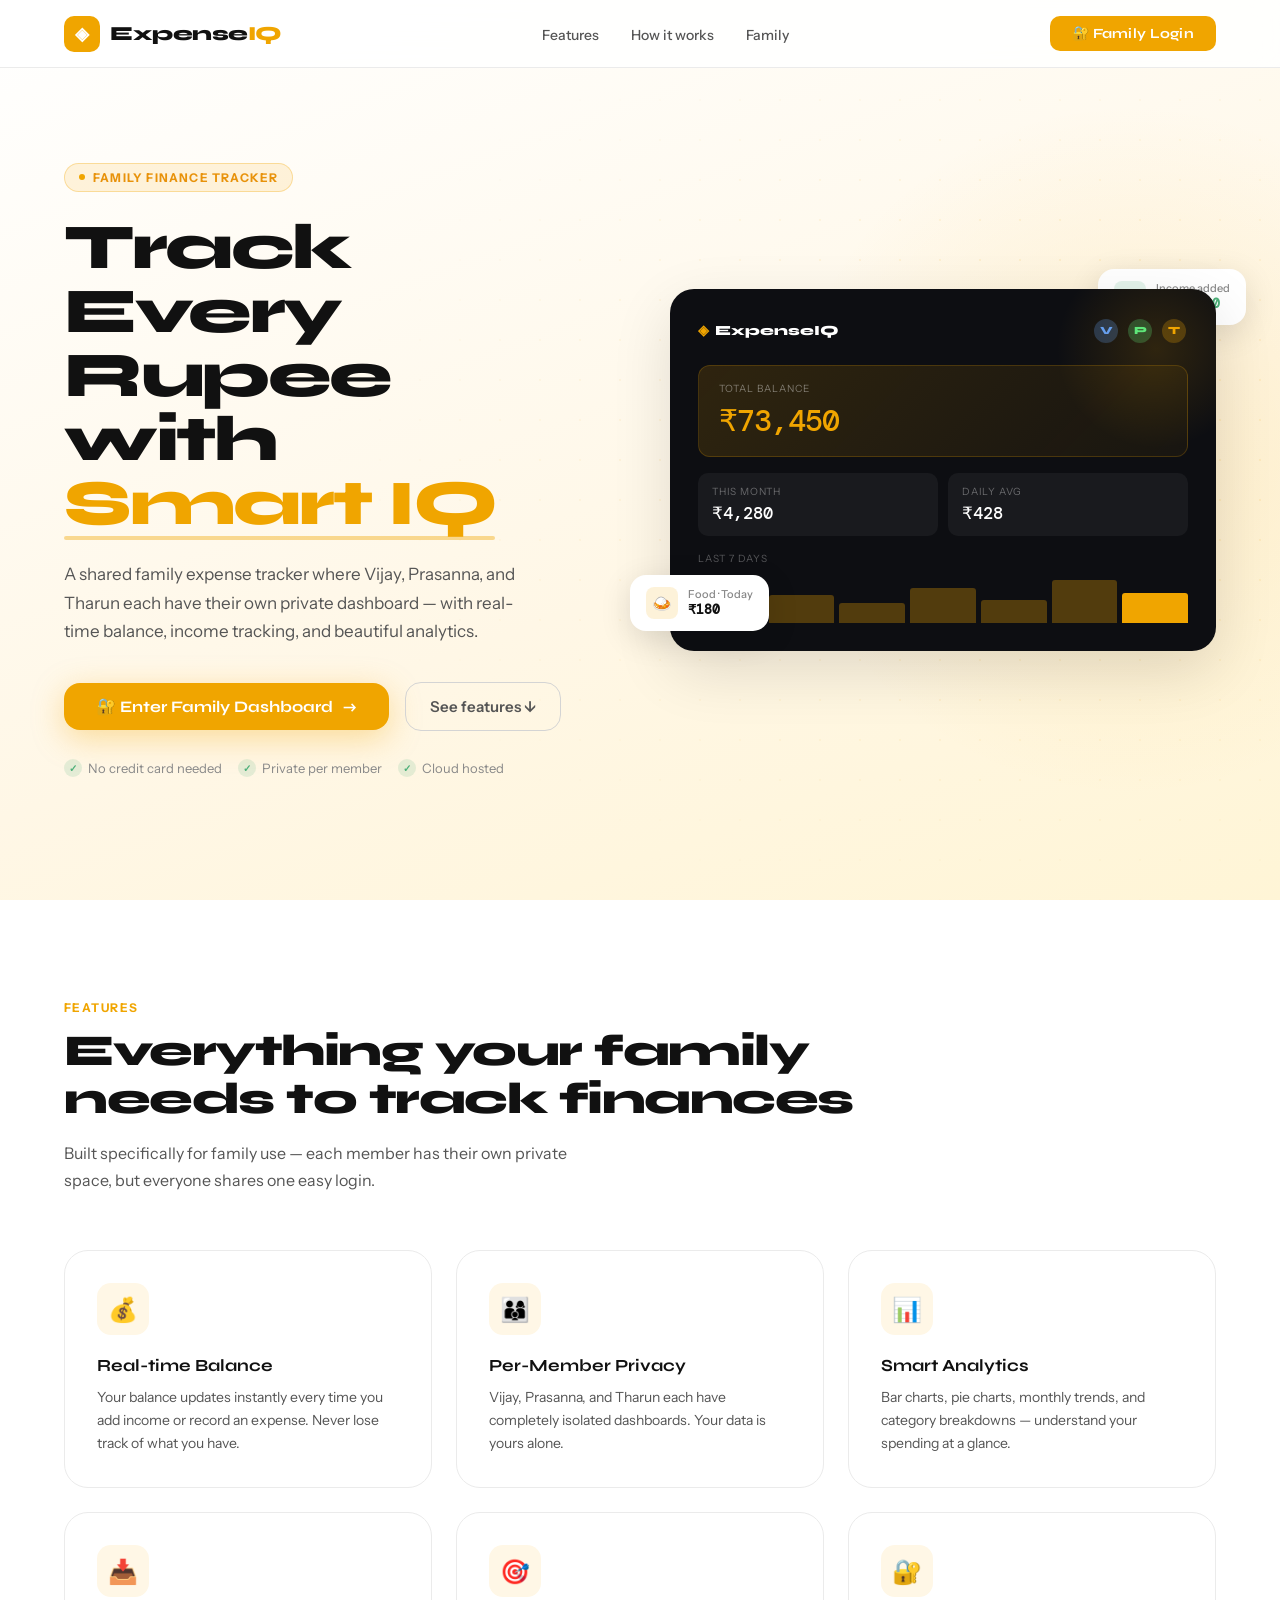
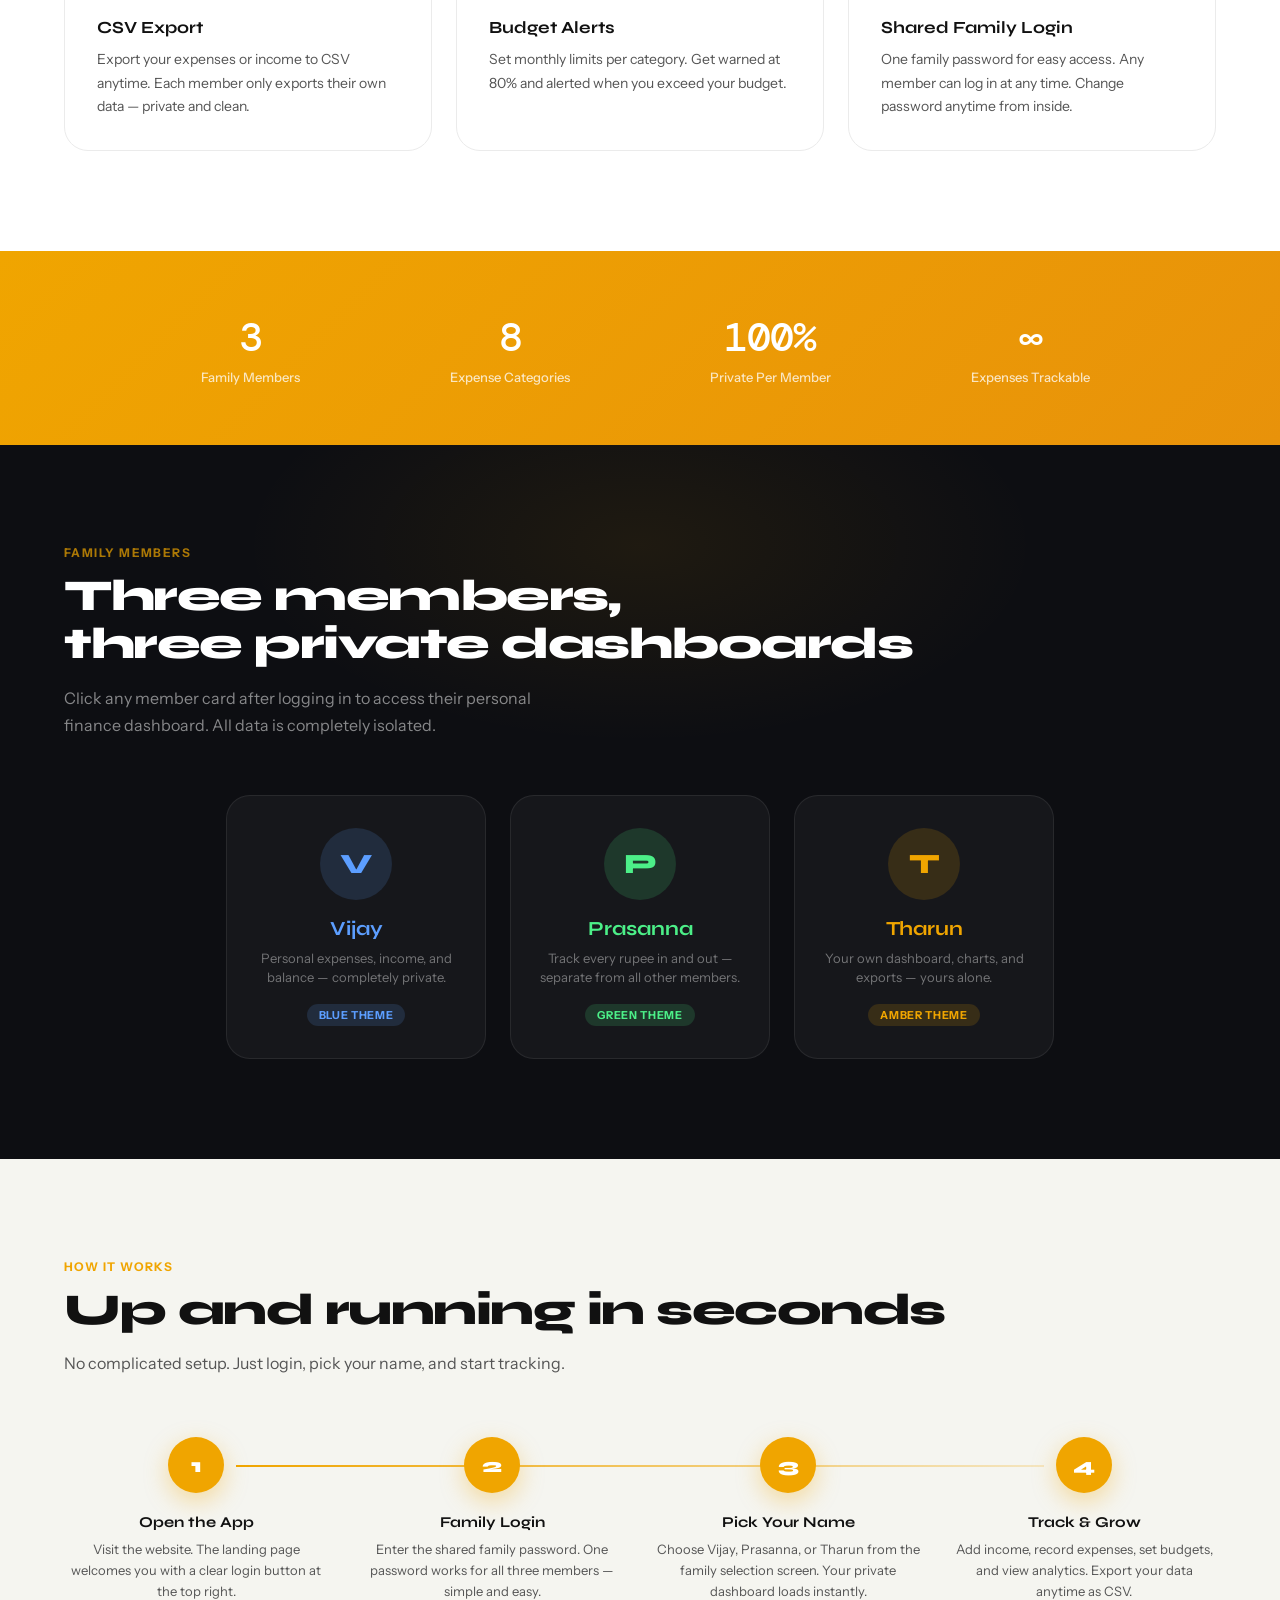
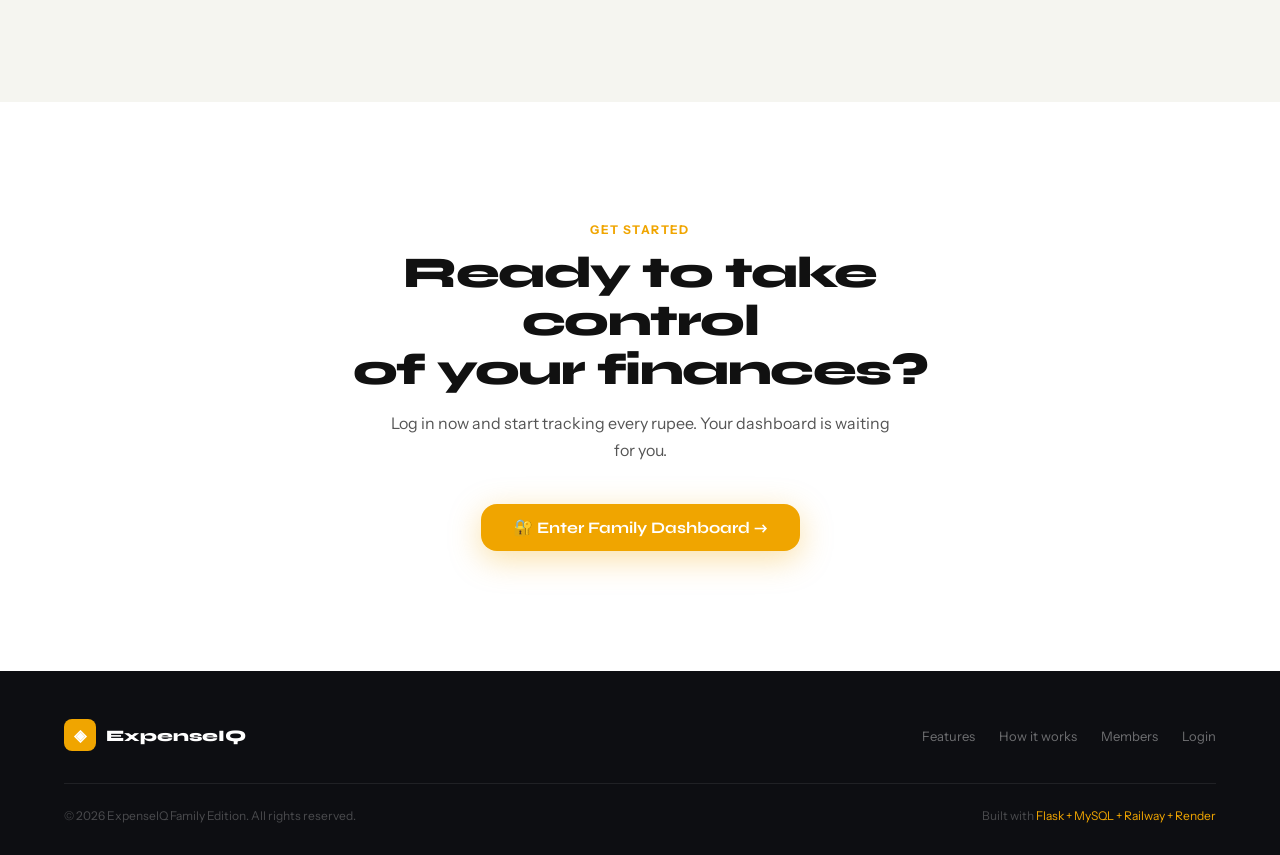
==== templates/landing.html @ 307a469b "Add files via upload" ====
<!DOCTYPE html>
<html lang="en">
<head>
  <meta charset="UTF-8"/>
  <meta name="viewport" content="width=device-width,initial-scale=1.0"/>
  <title>ExpenseIQ — Smart Family Finance Tracker</title>
  <link rel="preconnect" href="https://fonts.googleapis.com"/>
  <link href="https://fonts.googleapis.com/css2?family=Syne:wght@400;600;700;800&family=Instrument+Sans:wght@400;500;600&family=DM+Mono:wght@300;400;500&display=swap" rel="stylesheet"/>
  <style>
    /* ══════════════════════════════════════
       LANDING PAGE — White & Orange Theme
       ══════════════════════════════════════ */

    *, *::before, *::after { box-sizing: border-box; margin: 0; padding: 0; }
    html { scroll-behavior: smooth; }

    :root {
      --orange:      #f0a500;
      --orange2:     #e8920a;
      --orange-lt:   #fff7e6;
      --orange-mid:  #fff0cc;
      --white:       #ffffff;
      --off-white:   #fafaf8;
      --gray-50:     #f5f5f0;
      --gray-100:    #ebebeb;
      --gray-200:    #d4d4d4;
      --text:        #111111;
      --text2:       #555555;
      --text3:       #888888;
      --dark:        #0d0e12;
      --dark2:       #13151c;
      --radius:      16px;
      --radius-lg:   24px;
      --shadow:      0 4px 32px rgba(0,0,0,0.08);
      --shadow-lg:   0 20px 60px rgba(0,0,0,0.12);
      --trans:       all 0.3s cubic-bezier(0.4,0,0.2,1);
    }

    body {
      font-family: 'Instrument Sans', sans-serif;
      background: var(--white);
      color: var(--text);
      overflow-x: hidden;
    }

    /* ────────────────────────────────────
       NAVBAR
    ──────────────────────────────────── */
    .navbar {
      position: fixed;
      top: 0; left: 0; right: 0;
      z-index: 100;
      display: flex;
      align-items: center;
      justify-content: space-between;
      padding: 0 5%;
      height: 68px;
      background: rgba(255,255,255,0.85);
      backdrop-filter: blur(16px);
      border-bottom: 1px solid var(--gray-100);
      transition: var(--trans);
    }

    .navbar.scrolled {
      box-shadow: 0 4px 24px rgba(0,0,0,0.06);
    }

    .nav-logo {
      display: flex;
      align-items: center;
      gap: 10px;
      text-decoration: none;
    }

    .nav-logo-icon {
      width: 36px; height: 36px;
      background: var(--orange);
      border-radius: 10px;
      display: flex; align-items: center; justify-content: center;
      font-size: 18px;
      color: #fff;
      font-weight: 800;
      font-family: 'Syne', sans-serif;
    }

    .nav-logo-text {
      font-family: 'Syne', sans-serif;
      font-size: 20px;
      font-weight: 800;
      letter-spacing: -0.5px;
      color: var(--text);
    }

    .nav-logo-text span { color: var(--orange); }

    .nav-links {
      display: flex;
      align-items: center;
      gap: 32px;
      list-style: none;
    }

    .nav-links a {
      font-size: 14px;
      font-weight: 500;
      color: var(--text2);
      text-decoration: none;
      transition: color 0.2s;
    }

    .nav-links a:hover { color: var(--orange); }

    /* ── TOP RIGHT: Login button ── */
    .nav-actions {
      display: flex;
      align-items: center;
      gap: 12px;
    }

    .btn-nav-login {
      display: flex;
      align-items: center;
      gap: 8px;
      background: var(--orange);
      color: #fff;
      font-family: 'Syne', sans-serif;
      font-size: 14px;
      font-weight: 700;
      padding: 9px 22px;
      border-radius: 10px;
      text-decoration: none;
      border: none;
      cursor: pointer;
      transition: var(--trans);
      letter-spacing: 0.02em;
    }

    .btn-nav-login:hover {
      background: var(--orange2);
      transform: translateY(-1px);
      box-shadow: 0 6px 20px rgba(240,165,0,0.35);
    }

    /* Future Google login button (hidden for now, ready to activate) */
    .btn-nav-google {
      display: none; /* show when Google auth is ready */
      align-items: center;
      gap: 8px;
      background: var(--white);
      color: var(--text);
      font-size: 14px;
      font-weight: 600;
      padding: 9px 18px;
      border-radius: 10px;
      border: 1px solid var(--gray-200);
      cursor: pointer;
      transition: var(--trans);
    }

    .btn-nav-google:hover {
      background: var(--gray-50);
      border-color: var(--gray-200);
    }

    /* Mobile hamburger */
    .nav-hamburger {
      display: none;
      background: none;
      border: none;
      font-size: 22px;
      cursor: pointer;
      color: var(--text);
      padding: 4px;
    }

    /* ────────────────────────────────────
       HERO SECTION
    ──────────────────────────────────── */
    .hero {
      min-height: 100vh;
      display: flex;
      align-items: center;
      padding: 100px 5% 60px;
      position: relative;
      overflow: hidden;
      background: linear-gradient(160deg, #fff 0%, var(--orange-lt) 60%, #fff5d6 100%);
    }

    /* Large decorative circle */
    .hero-circle {
      position: absolute;
      right: -200px;
      top: 50%;
      transform: translateY(-50%);
      width: 700px; height: 700px;
      border-radius: 50%;
      background: radial-gradient(circle, rgba(240,165,0,0.12) 0%, transparent 70%);
      pointer-events: none;
    }

    /* Dot grid */
    .hero-dots {
      position: absolute;
      inset: 0;
      background-image: radial-gradient(circle, rgba(240,165,0,0.15) 1px, transparent 1px);
      background-size: 40px 40px;
      pointer-events: none;
      mask-image: radial-gradient(ellipse 80% 80% at 80% 50%, black 0%, transparent 70%);
    }

    .hero-inner {
      position: relative;
      z-index: 1;
      max-width: 1200px;
      margin: 0 auto;
      display: grid;
      grid-template-columns: 1fr 1fr;
      gap: 60px;
      align-items: center;
      width: 100%;
    }

    .hero-badge {
      display: inline-flex;
      align-items: center;
      gap: 8px;
      background: rgba(240,165,0,0.12);
      border: 1px solid rgba(240,165,0,0.3);
      color: var(--orange2);
      font-size: 12px;
      font-weight: 700;
      letter-spacing: 0.1em;
      text-transform: uppercase;
      padding: 6px 14px;
      border-radius: 100px;
      margin-bottom: 24px;
    }

    .hero-badge-dot {
      width: 6px; height: 6px;
      border-radius: 50%;
      background: var(--orange);
      animation: blink 2s ease-in-out infinite;
    }

    @keyframes blink {
      0%,100% { opacity: 1; }
      50%      { opacity: 0.3; }
    }

    .hero-title {
      font-family: 'Syne', sans-serif;
      font-size: clamp(40px, 5vw, 68px);
      font-weight: 800;
      letter-spacing: -2.5px;
      line-height: 1.0;
      color: var(--text);
      margin-bottom: 24px;
    }

    .hero-title .highlight {
      color: var(--orange);
      position: relative;
      display: inline-block;
    }

    /* Underline squiggle on highlighted word */
    .hero-title .highlight::after {
      content: '';
      position: absolute;
      bottom: -4px; left: 0; right: 0;
      height: 4px;
      background: var(--orange);
      border-radius: 2px;
      opacity: 0.4;
    }

    .hero-desc {
      font-size: 17px;
      color: var(--text2);
      line-height: 1.7;
      margin-bottom: 36px;
      max-width: 480px;
    }

    .hero-actions {
      display: flex;
      align-items: center;
      gap: 16px;
      flex-wrap: wrap;
    }

    .btn-hero-primary {
      display: inline-flex;
      align-items: center;
      gap: 10px;
      background: var(--orange);
      color: #fff;
      font-family: 'Syne', sans-serif;
      font-size: 16px;
      font-weight: 700;
      padding: 14px 32px;
      border-radius: var(--radius);
      text-decoration: none;
      border: none;
      cursor: pointer;
      transition: var(--trans);
      box-shadow: 0 8px 32px rgba(240,165,0,0.35);
    }

    .btn-hero-primary:hover {
      background: var(--orange2);
      transform: translateY(-3px);
      box-shadow: 0 16px 40px rgba(240,165,0,0.4);
    }

    .btn-hero-secondary {
      display: inline-flex;
      align-items: center;
      gap: 8px;
      background: transparent;
      color: var(--text2);
      font-size: 15px;
      font-weight: 600;
      padding: 14px 24px;
      border-radius: var(--radius);
      text-decoration: none;
      border: 1.5px solid var(--gray-200);
      transition: var(--trans);
    }

    .btn-hero-secondary:hover {
      border-color: var(--orange);
      color: var(--orange);
      background: var(--orange-lt);
    }

    /* Future Google sign-in (hidden, ready for implementation) */
    .btn-google-future {
      display: none; /* activate when Google OAuth is ready */
      align-items: center;
      gap: 10px;
      background: var(--white);
      color: var(--text);
      font-size: 15px;
      font-weight: 600;
      padding: 13px 24px;
      border-radius: var(--radius);
      border: 1.5px solid var(--gray-200);
      cursor: pointer;
      transition: var(--trans);
    }

    .btn-google-future:hover {
      border-color: #4285f4;
      box-shadow: 0 4px 16px rgba(66,133,244,0.15);
    }

    /* Trust line */
    .hero-trust {
      display: flex;
      align-items: center;
      gap: 16px;
      margin-top: 28px;
      flex-wrap: wrap;
    }

    .trust-item {
      display: flex;
      align-items: center;
      gap: 6px;
      font-size: 13px;
      color: var(--text3);
    }

    .trust-check {
      width: 18px; height: 18px;
      border-radius: 50%;
      background: rgba(76,175,120,0.15);
      color: #4caf78;
      font-size: 10px;
      display: flex; align-items: center; justify-content: center;
      font-weight: 700;
    }

    /* ── Hero visual (right side) ── */
    .hero-visual {
      position: relative;
    }

    .hero-card-main {
      background: var(--dark);
      border-radius: var(--radius-lg);
      padding: 28px;
      box-shadow: var(--shadow-lg);
      position: relative;
      overflow: hidden;
    }

    .hero-card-main::before {
      content: '';
      position: absolute;
      top: -40px; right: -40px;
      width: 200px; height: 200px;
      background: radial-gradient(circle, rgba(240,165,0,0.15), transparent 70%);
      border-radius: 50%;
    }

    .hc-header {
      display: flex;
      align-items: center;
      justify-content: space-between;
      margin-bottom: 20px;
    }

    .hc-logo {
      font-family: 'Syne', sans-serif;
      font-size: 14px;
      font-weight: 800;
      color: #fff;
      display: flex; align-items: center; gap: 6px;
    }

    .hc-logo-dot { color: var(--orange); }

    .hc-member-pills {
      display: flex;
      gap: 6px;
    }

    .hc-pill {
      width: 28px; height: 28px;
      border-radius: 50%;
      display: flex; align-items: center; justify-content: center;
      font-family: 'Syne', sans-serif;
      font-size: 11px;
      font-weight: 800;
      border: 2px solid var(--dark);
    }

    .hc-pill-v { background: rgba(92,158,255,0.25); color: #5c9eff; }
    .hc-pill-p { background: rgba(76,239,136,0.25); color: #4cef88; }
    .hc-pill-t { background: rgba(240,165,0,0.25);  color: #f0a500; }

    /* Balance display in card */
    .hc-balance {
      background: linear-gradient(135deg, rgba(240,165,0,0.15), rgba(240,165,0,0.05));
      border: 1px solid rgba(240,165,0,0.2);
      border-radius: 12px;
      padding: 16px 20px;
      margin-bottom: 16px;
    }

    .hc-balance-label {
      font-size: 10px;
      text-transform: uppercase;
      letter-spacing: 0.1em;
      color: rgba(255,255,255,0.4);
      margin-bottom: 6px;
    }

    .hc-balance-value {
      font-family: 'DM Mono', monospace;
      font-size: 30px;
      font-weight: 500;
      color: var(--orange);
      letter-spacing: -1px;
    }

    /* Mini stats row */
    .hc-stats {
      display: grid;
      grid-template-columns: 1fr 1fr;
      gap: 10px;
      margin-bottom: 16px;
    }

    .hc-stat {
      background: rgba(255,255,255,0.05);
      border-radius: 10px;
      padding: 12px 14px;
    }

    .hc-stat-label {
      font-size: 10px;
      color: rgba(255,255,255,0.35);
      margin-bottom: 4px;
      text-transform: uppercase;
      letter-spacing: 0.08em;
    }

    .hc-stat-value {
      font-family: 'DM Mono', monospace;
      font-size: 17px;
      font-weight: 500;
      color: #fff;
    }

    /* Mini bar chart */
    .hc-bars {
      display: flex;
      align-items: flex-end;
      gap: 5px;
      height: 50px;
    }

    .hc-bar {
      flex: 1;
      border-radius: 3px 3px 0 0;
      background: rgba(240,165,0,0.3);
      transition: height 0.5s ease;
    }

    .hc-bar.active { background: var(--orange); }

    /* Floating cards around main card */
    .hero-float-card {
      position: absolute;
      background: var(--white);
      border-radius: var(--radius);
      padding: 12px 16px;
      box-shadow: 0 8px 32px rgba(0,0,0,0.12);
      font-size: 13px;
      font-weight: 600;
      color: var(--text);
      display: flex;
      align-items: center;
      gap: 10px;
      animation: float 4s ease-in-out infinite;
      white-space: nowrap;
    }

    .hero-float-card.fc-1 {
      top: -20px; right: -30px;
      animation-delay: 0s;
    }

    .hero-float-card.fc-2 {
      bottom: 20px; left: -40px;
      animation-delay: 2s;
    }

    @keyframes float {
      0%,100% { transform: translateY(0); }
      50%      { transform: translateY(-8px); }
    }

    .fc-icon {
      width: 32px; height: 32px;
      border-radius: 8px;
      display: flex; align-items: center; justify-content: center;
      font-size: 16px;
    }

    .fc-icon-green { background: rgba(76,175,120,0.15); }
    .fc-icon-orange { background: rgba(240,165,0,0.15); }

    /* ────────────────────────────────────
       FEATURES / HOW IT WORKS
    ──────────────────────────────────── */
    .section {
      padding: 100px 5%;
    }

    .section-inner {
      max-width: 1200px;
      margin: 0 auto;
    }

    .section-label {
      font-size: 12px;
      font-weight: 700;
      text-transform: uppercase;
      letter-spacing: 0.12em;
      color: var(--orange);
      margin-bottom: 12px;
    }

    .section-title {
      font-family: 'Syne', sans-serif;
      font-size: clamp(28px, 3.5vw, 44px);
      font-weight: 800;
      letter-spacing: -1.5px;
      color: var(--text);
      margin-bottom: 16px;
      line-height: 1.1;
    }

    .section-desc {
      font-size: 16px;
      color: var(--text2);
      line-height: 1.7;
      max-width: 520px;
      margin-bottom: 56px;
    }

    /* Feature cards */
    .features-grid {
      display: grid;
      grid-template-columns: repeat(3, 1fr);
      gap: 24px;
    }

    .feature-card {
      background: var(--white);
      border: 1px solid var(--gray-100);
      border-radius: var(--radius-lg);
      padding: 32px;
      transition: var(--trans);
      position: relative;
      overflow: hidden;
    }

    .feature-card::before {
      content: '';
      position: absolute;
      top: 0; left: 0; right: 0;
      height: 3px;
      background: var(--orange);
      transform: scaleX(0);
      transform-origin: left;
      transition: transform 0.3s ease;
    }

    .feature-card:hover {
      border-color: transparent;
      box-shadow: var(--shadow-lg);
      transform: translateY(-4px);
    }

    .feature-card:hover::before { transform: scaleX(1); }

    .feature-icon {
      width: 52px; height: 52px;
      background: var(--orange-lt);
      border-radius: 14px;
      display: flex; align-items: center; justify-content: center;
      font-size: 24px;
      margin-bottom: 20px;
    }

    .feature-title {
      font-family: 'Syne', sans-serif;
      font-size: 17px;
      font-weight: 700;
      color: var(--text);
      margin-bottom: 10px;
    }

    .feature-desc {
      font-size: 14px;
      color: var(--text2);
      line-height: 1.65;
    }

    /* ────────────────────────────────────
       MEMBERS SECTION (dark bg)
    ──────────────────────────────────── */
    .members-section {
      padding: 100px 5%;
      background: var(--dark);
      position: relative;
      overflow: hidden;
    }

    .members-section::before {
      content: '';
      position: absolute;
      top: -100px; left: 50%;
      transform: translateX(-50%);
      width: 800px; height: 400px;
      background: radial-gradient(ellipse, rgba(240,165,0,0.08) 0%, transparent 70%);
      pointer-events: none;
    }

    .members-section .section-title { color: #fff; }
    .members-section .section-desc  { color: rgba(255,255,255,0.5); }

    .member-cards-row {
      display: flex;
      gap: 24px;
      justify-content: center;
      flex-wrap: wrap;
    }

    .lp-member-card {
      width: 260px;
      background: rgba(255,255,255,0.04);
      border: 1px solid rgba(255,255,255,0.08);
      border-radius: var(--radius-lg);
      padding: 32px 24px;
      text-align: center;
      transition: var(--trans);
      position: relative;
      overflow: hidden;
    }

    .lp-member-card:hover {
      transform: translateY(-6px);
    }

    .lp-member-card.mc-vijay:hover    { border-color: rgba(92,158,255,0.4);  box-shadow: 0 20px 60px rgba(92,158,255,0.15); }
    .lp-member-card.mc-prasanna:hover { border-color: rgba(76,239,136,0.4);  box-shadow: 0 20px 60px rgba(76,239,136,0.15); }
    .lp-member-card.mc-tharun:hover   { border-color: rgba(240,165,0,0.4);   box-shadow: 0 20px 60px rgba(240,165,0,0.15); }

    .lp-avatar {
      width: 72px; height: 72px;
      border-radius: 50%;
      display: flex; align-items: center; justify-content: center;
      font-family: 'Syne', sans-serif;
      font-size: 28px;
      font-weight: 800;
      margin: 0 auto 16px;
    }

    .av-vijay    { background: rgba(92,158,255,0.15); color: #5c9eff; }
    .av-prasanna { background: rgba(76,239,136,0.15); color: #4cef88; }
    .av-tharun   { background: rgba(240,165,0,0.15);  color: #f0a500; }

    .lp-member-name {
      font-family: 'Syne', sans-serif;
      font-size: 20px;
      font-weight: 700;
      margin-bottom: 8px;
    }

    .lp-member-name.n-vijay    { color: #5c9eff; }
    .lp-member-name.n-prasanna { color: #4cef88; }
    .lp-member-name.n-tharun   { color: #f0a500; }

    .lp-member-desc {
      font-size: 13px;
      color: rgba(255,255,255,0.4);
      line-height: 1.5;
    }

    .lp-member-badge {
      margin-top: 16px;
      display: inline-block;
      font-size: 11px;
      font-weight: 700;
      padding: 4px 12px;
      border-radius: 100px;
      text-transform: uppercase;
      letter-spacing: 0.06em;
    }

    .badge-vijay    { background: rgba(92,158,255,0.15); color: #5c9eff; }
    .badge-prasanna { background: rgba(76,239,136,0.15); color: #4cef88; }
    .badge-tharun   { background: rgba(240,165,0,0.15);  color: #f0a500; }

    /* ────────────────────────────────────
       STEPS / HOW IT WORKS
    ──────────────────────────────────── */
    .steps-section {
      padding: 100px 5%;
      background: var(--gray-50);
    }

    .steps-grid {
      display: grid;
      grid-template-columns: repeat(4, 1fr);
      gap: 32px;
      position: relative;
    }

    /* Connecting line */
    .steps-grid::before {
      content: '';
      position: absolute;
      top: 28px;
      left: calc(12.5% + 28px);
      right: calc(12.5% + 28px);
      height: 2px;
      background: linear-gradient(90deg, var(--orange), rgba(240,165,0,0.2));
    }

    .step-item {
      text-align: center;
      position: relative;
    }

    .step-num {
      width: 56px; height: 56px;
      border-radius: 50%;
      background: var(--orange);
      color: #fff;
      font-family: 'Syne', sans-serif;
      font-size: 20px;
      font-weight: 800;
      display: flex; align-items: center; justify-content: center;
      margin: 0 auto 20px;
      box-shadow: 0 8px 24px rgba(240,165,0,0.35);
      position: relative;
      z-index: 1;
    }

    .step-title {
      font-family: 'Syne', sans-serif;
      font-size: 15px;
      font-weight: 700;
      color: var(--text);
      margin-bottom: 8px;
    }

    .step-desc {
      font-size: 13px;
      color: var(--text2);
      line-height: 1.6;
    }

    /* ────────────────────────────────────
       STATS BANNER
    ──────────────────────────────────── */
    .stats-banner {
      padding: 60px 5%;
      background: linear-gradient(135deg, var(--orange) 0%, #e8920a 100%);
    }

    .stats-inner {
      max-width: 1000px;
      margin: 0 auto;
      display: grid;
      grid-template-columns: repeat(4, 1fr);
      gap: 40px;
      text-align: center;
    }

    .stat-value {
      font-family: 'DM Mono', monospace;
      font-size: 40px;
      font-weight: 500;
      color: #fff;
      letter-spacing: -1px;
      margin-bottom: 6px;
    }

    .stat-label {
      font-size: 13px;
      color: rgba(255,255,255,0.75);
      font-weight: 500;
    }

    /* ────────────────────────────────────
       CTA SECTION
    ──────────────────────────────────── */
    .cta-section {
      padding: 120px 5%;
      text-align: center;
      background: var(--white);
    }

    .cta-inner {
      max-width: 640px;
      margin: 0 auto;
    }

    .cta-section .section-title {
      margin-bottom: 16px;
    }

    .cta-section .section-desc {
      margin: 0 auto 40px;
      text-align: center;
    }

    .cta-buttons {
      display: flex;
      gap: 16px;
      justify-content: center;
      flex-wrap: wrap;
    }

    /* ────────────────────────────────────
       FOOTER
    ──────────────────────────────────── */
    .footer {
      background: var(--dark);
      padding: 48px 5% 32px;
    }

    .footer-inner {
      max-width: 1200px;
      margin: 0 auto;
      display: flex;
      align-items: center;
      justify-content: space-between;
      flex-wrap: wrap;
      gap: 24px;
      padding-bottom: 32px;
      border-bottom: 1px solid rgba(255,255,255,0.08);
      margin-bottom: 24px;
    }

    .footer-logo {
      display: flex;
      align-items: center;
      gap: 10px;
      text-decoration: none;
    }

    .footer-logo-icon {
      width: 32px; height: 32px;
      background: var(--orange);
      border-radius: 8px;
      display: flex; align-items: center; justify-content: center;
      font-family: 'Syne', sans-serif;
      font-size: 16px;
      font-weight: 800;
      color: #fff;
    }

    .footer-logo-text {
      font-family: 'Syne', sans-serif;
      font-size: 16px;
      font-weight: 800;
      color: #fff;
    }

    .footer-links {
      display: flex;
      gap: 24px;
      list-style: none;
    }

    .footer-links a {
      font-size: 13px;
      color: rgba(255,255,255,0.4);
      text-decoration: none;
      transition: color 0.2s;
    }

    .footer-links a:hover { color: var(--orange); }

    .footer-bottom {
      max-width: 1200px;
      margin: 0 auto;
      display: flex;
      align-items: center;
      justify-content: space-between;
      flex-wrap: wrap;
      gap: 12px;
    }

    .footer-copy {
      font-size: 12px;
      color: rgba(255,255,255,0.25);
    }

    .footer-tech {
      font-size: 12px;
      color: rgba(255,255,255,0.25);
    }

    .footer-tech span { color: var(--orange); }

    /* ────────────────────────────────────
       RESPONSIVE
    ──────────────────────────────────── */
    @media (max-width: 1024px) {
      .features-grid { grid-template-columns: repeat(2, 1fr); }
      .steps-grid { grid-template-columns: repeat(2, 1fr); }
      .steps-grid::before { display: none; }
      .stats-inner { grid-template-columns: repeat(2, 1fr); }
    }

    @media (max-width: 768px) {
      .hero-inner { grid-template-columns: 1fr; gap: 48px; }
      .hero-visual { order: -1; }
      .hero-circle { display: none; }
      .nav-links { display: none; }
      .nav-hamburger { display: block; }
      .features-grid { grid-template-columns: 1fr; }
      .steps-grid { grid-template-columns: 1fr 1fr; }
    }

    @media (max-width: 480px) {
      .hero { padding: 90px 5% 60px; }
      .hero-title { font-size: 36px; }
      .steps-grid { grid-template-columns: 1fr; }
      .stats-inner { grid-template-columns: 1fr 1fr; }
      .hero-float-card { display: none; }
    }

    /* ────────────────────────────────────
       SCROLL ANIMATIONS
    ──────────────────────────────────── */
    .fade-up {
      opacity: 0;
      transform: translateY(30px);
      transition: opacity 0.6s ease, transform 0.6s ease;
    }

    .fade-up.visible {
      opacity: 1;
      transform: translateY(0);
    }
  </style>
</head>
<body>

<!-- ══════════════════════════════════════
     NAVBAR
══════════════════════════════════════ -->
<nav class="navbar" id="navbar">
  <a href="/landing" class="nav-logo">
    <div class="nav-logo-icon">◈</div>
    <span class="nav-logo-text">Expense<span>IQ</span></span>
  </a>

  <ul class="nav-links">
    <li><a href="#features">Features</a></li>
    <li><a href="#how-it-works">How it works</a></li>
    <li><a href="#members">Family</a></li>
  </ul>

  <div class="nav-actions">
    <!-- Future: Google Sign-in button (uncomment when ready) -->
    <!--
    <button class="btn-nav-google" id="btnGoogleLogin">
      <svg width="16" height="16" viewBox="0 0 24 24"><path d="M22.56 12.25c0-.78-.07-1.53-.2-2.25H12v4.26h5.92c-.26 1.37-1.04 2.53-2.21 3.31v2.77h3.57c2.08-1.92 3.28-4.74 3.28-8.09z" fill="#4285F4"/><path d="M12 23c2.97 0 5.46-.98 7.28-2.66l-3.57-2.77c-.98.66-2.23 1.06-3.71 1.06-2.86 0-5.29-1.93-6.16-4.53H2.18v2.84C3.99 20.53 7.7 23 12 23z" fill="#34A853"/><path d="M5.84 14.09c-.22-.66-.35-1.36-.35-2.09s.13-1.43.35-2.09V7.07H2.18C1.43 8.55 1 10.22 1 12s.43 3.45 1.18 4.93l2.85-2.22.81-.62z" fill="#FBBC05"/><path d="M12 5.38c1.62 0 3.06.56 4.21 1.64l3.15-3.15C17.45 2.09 14.97 1 12 1 7.7 1 3.99 3.47 2.18 7.07l3.66 2.84c.87-2.6 3.3-4.53 6.16-4.53z" fill="#EA4335"/></svg>
      Continue with Google
    </button>
    -->

    <!-- Family login button — opens the family password page -->
    <a href="/" class="btn-nav-login">
      🔐 Family Login
    </a>
  </div>

  <button class="nav-hamburger" onclick="toggleMobileMenu()">☰</button>
</nav>

<!-- ══════════════════════════════════════
     HERO
══════════════════════════════════════ -->
<section class="hero" id="home">
  <div class="hero-dots"></div>
  <div class="hero-circle"></div>

  <div class="hero-inner">
    <!-- Left: Text -->
    <div class="hero-text">
      <div class="hero-badge">
        <div class="hero-badge-dot"></div>
        Family Finance Tracker
      </div>

      <h1 class="hero-title">
        Track Every<br>
        Rupee with<br>
        <span class="highlight">Smart IQ</span>
      </h1>

      <p class="hero-desc">
        A shared family expense tracker where Vijay, Prasanna, and Tharun each have their own private dashboard — with real-time balance, income tracking, and beautiful analytics.
      </p>

      <div class="hero-actions">
        <a href="/" class="btn-hero-primary">
          🔐 Enter Family Dashboard
          <span>→</span>
        </a>
        <a href="#features" class="btn-hero-secondary">
          See features ↓
        </a>

        <!-- Future Google button — hidden now, ready to activate -->
        <button class="btn-google-future" id="heroGoogleBtn">
          <svg width="18" height="18" viewBox="0 0 24 24"><path d="M22.56 12.25c0-.78-.07-1.53-.2-2.25H12v4.26h5.92c-.26 1.37-1.04 2.53-2.21 3.31v2.77h3.57c2.08-1.92 3.28-4.74 3.28-8.09z" fill="#4285F4"/><path d="M12 23c2.97 0 5.46-.98 7.28-2.66l-3.57-2.77c-.98.66-2.23 1.06-3.71 1.06-2.86 0-5.29-1.93-6.16-4.53H2.18v2.84C3.99 20.53 7.7 23 12 23z" fill="#34A853"/><path d="M5.84 14.09c-.22-.66-.35-1.36-.35-2.09s.13-1.43.35-2.09V7.07H2.18C1.43 8.55 1 10.22 1 12s.43 3.45 1.18 4.93l2.85-2.22.81-.62z" fill="#FBBC05"/><path d="M12 5.38c1.62 0 3.06.56 4.21 1.64l3.15-3.15C17.45 2.09 14.97 1 12 1 7.7 1 3.99 3.47 2.18 7.07l3.66 2.84c.87-2.6 3.3-4.53 6.16-4.53z" fill="#EA4335"/></svg>
          Sign in with Google
        </button>
      </div>

      <div class="hero-trust">
        <div class="trust-item">
          <div class="trust-check">✓</div>
          <span>No credit card needed</span>
        </div>
        <div class="trust-item">
          <div class="trust-check">✓</div>
          <span>Private per member</span>
        </div>
        <div class="trust-item">
          <div class="trust-check">✓</div>
          <span>Cloud hosted</span>
        </div>
      </div>
    </div>

    <!-- Right: Visual mockup -->
    <div class="hero-visual">
      <!-- Floating card top right -->
      <div class="hero-float-card fc-1">
        <div class="fc-icon fc-icon-green">✓</div>
        <div>
          <div style="font-size:11px;color:#888;font-weight:500">Income added</div>
          <div style="color:#4caf78;font-family:'DM Mono',monospace">+₹25,000</div>
        </div>
      </div>

      <!-- Main card -->
      <div class="hero-card-main">
        <div class="hc-header">
          <div class="hc-logo">
            <span class="hc-logo-dot">◈</span> ExpenseIQ
          </div>
          <div class="hc-member-pills">
            <div class="hc-pill hc-pill-v">V</div>
            <div class="hc-pill hc-pill-p">P</div>
            <div class="hc-pill hc-pill-t">T</div>
          </div>
        </div>

        <div class="hc-balance">
          <div class="hc-balance-label">Total Balance</div>
          <div class="hc-balance-value">₹73,450</div>
        </div>

        <div class="hc-stats">
          <div class="hc-stat">
            <div class="hc-stat-label">This Month</div>
            <div class="hc-stat-value">₹4,280</div>
          </div>
          <div class="hc-stat">
            <div class="hc-stat-label">Daily Avg</div>
            <div class="hc-stat-value">₹428</div>
          </div>
        </div>

        <div style="font-size:10px;color:rgba(255,255,255,0.3);margin-bottom:8px;text-transform:uppercase;letter-spacing:0.08em">
          Last 7 Days
        </div>
        <div class="hc-bars">
          <div class="hc-bar" style="height:30%"></div>
          <div class="hc-bar" style="height:55%"></div>
          <div class="hc-bar" style="height:40%"></div>
          <div class="hc-bar" style="height:70%"></div>
          <div class="hc-bar" style="height:45%"></div>
          <div class="hc-bar" style="height:85%"></div>
          <div class="hc-bar active" style="height:60%"></div>
        </div>
      </div>

      <!-- Floating card bottom left -->
      <div class="hero-float-card fc-2">
        <div class="fc-icon fc-icon-orange">🍛</div>
        <div>
          <div style="font-size:11px;color:#888;font-weight:500">Food · Today</div>
          <div style="color:#111;font-family:'DM Mono',monospace">₹180</div>
        </div>
      </div>
    </div>
  </div>
</section>

<!-- ══════════════════════════════════════
     FEATURES
══════════════════════════════════════ -->
<section class="section" id="features">
  <div class="section-inner">
    <div class="section-label fade-up">Features</div>
    <h2 class="section-title fade-up">Everything your family<br>needs to track finances</h2>
    <p class="section-desc fade-up">Built specifically for family use — each member has their own private space, but everyone shares one easy login.</p>

    <div class="features-grid">
      <div class="feature-card fade-up">
        <div class="feature-icon">💰</div>
        <div class="feature-title">Real-time Balance</div>
        <div class="feature-desc">Your balance updates instantly every time you add income or record an expense. Never lose track of what you have.</div>
      </div>
      <div class="feature-card fade-up">
        <div class="feature-icon">👨‍👩‍👦</div>
        <div class="feature-title">Per-Member Privacy</div>
        <div class="feature-desc">Vijay, Prasanna, and Tharun each have completely isolated dashboards. Your data is yours alone.</div>
      </div>
      <div class="feature-card fade-up">
        <div class="feature-icon">📊</div>
        <div class="feature-title">Smart Analytics</div>
        <div class="feature-desc">Bar charts, pie charts, monthly trends, and category breakdowns — understand your spending at a glance.</div>
      </div>
      <div class="feature-card fade-up">
        <div class="feature-icon">📥</div>
        <div class="feature-title">CSV Export</div>
        <div class="feature-desc">Export your expenses or income to CSV anytime. Each member only exports their own data — private and clean.</div>
      </div>
      <div class="feature-card fade-up">
        <div class="feature-icon">🎯</div>
        <div class="feature-title">Budget Alerts</div>
        <div class="feature-desc">Set monthly limits per category. Get warned at 80% and alerted when you exceed your budget.</div>
      </div>
      <div class="feature-card fade-up">
        <div class="feature-icon">🔐</div>
        <div class="feature-title">Shared Family Login</div>
        <div class="feature-desc">One family password for easy access. Any member can log in at any time. Change password anytime from inside.</div>
      </div>
    </div>
  </div>
</section>

<!-- ══════════════════════════════════════
     STATS BANNER
══════════════════════════════════════ -->
<div class="stats-banner">
  <div class="stats-inner">
    <div class="fade-up">
      <div class="stat-value">3</div>
      <div class="stat-label">Family Members</div>
    </div>
    <div class="fade-up">
      <div class="stat-value">8</div>
      <div class="stat-label">Expense Categories</div>
    </div>
    <div class="fade-up">
      <div class="stat-value">100%</div>
      <div class="stat-label">Private Per Member</div>
    </div>
    <div class="fade-up">
      <div class="stat-value">∞</div>
      <div class="stat-label">Expenses Trackable</div>
    </div>
  </div>
</div>

<!-- ══════════════════════════════════════
     MEMBERS SECTION
══════════════════════════════════════ -->
<section class="members-section" id="members">
  <div class="section-inner">
    <div class="section-label fade-up" style="color:rgba(240,165,0,0.7)">Family Members</div>
    <h2 class="section-title fade-up">Three members,<br>three private dashboards</h2>
    <p class="section-desc fade-up">Click any member card after logging in to access their personal finance dashboard. All data is completely isolated.</p>

    <div class="member-cards-row">
      <div class="lp-member-card mc-vijay fade-up">
        <div class="lp-avatar av-vijay">V</div>
        <div class="lp-member-name n-vijay">Vijay</div>
        <div class="lp-member-desc">Personal expenses, income, and balance — completely private.</div>
        <div class="lp-member-badge badge-vijay">Blue Theme</div>
      </div>
      <div class="lp-member-card mc-prasanna fade-up">
        <div class="lp-avatar av-prasanna">P</div>
        <div class="lp-member-name n-prasanna">Prasanna</div>
        <div class="lp-member-desc">Track every rupee in and out — separate from all other members.</div>
        <div class="lp-member-badge badge-prasanna">Green Theme</div>
      </div>
      <div class="lp-member-card mc-tharun fade-up">
        <div class="lp-avatar av-tharun">T</div>
        <div class="lp-member-name n-tharun">Tharun</div>
        <div class="lp-member-desc">Your own dashboard, charts, and exports — yours alone.</div>
        <div class="lp-member-badge badge-tharun">Amber Theme</div>
      </div>
    </div>
  </div>
</section>

<!-- ══════════════════════════════════════
     HOW IT WORKS
══════════════════════════════════════ -->
<section class="steps-section" id="how-it-works">
  <div class="section-inner">
    <div class="section-label fade-up">How It Works</div>
    <h2 class="section-title fade-up">Up and running in seconds</h2>
    <p class="section-desc fade-up" style="margin-bottom:60px">No complicated setup. Just login, pick your name, and start tracking.</p>

    <div class="steps-grid">
      <div class="step-item fade-up">
        <div class="step-num">1</div>
        <div class="step-title">Open the App</div>
        <div class="step-desc">Visit the website. The landing page welcomes you with a clear login button at the top right.</div>
      </div>
      <div class="step-item fade-up">
        <div class="step-num">2</div>
        <div class="step-title">Family Login</div>
        <div class="step-desc">Enter the shared family password. One password works for all three members — simple and easy.</div>
      </div>
      <div class="step-item fade-up">
        <div class="step-num">3</div>
        <div class="step-title">Pick Your Name</div>
        <div class="step-desc">Choose Vijay, Prasanna, or Tharun from the family selection screen. Your private dashboard loads instantly.</div>
      </div>
      <div class="step-item fade-up">
        <div class="step-num">4</div>
        <div class="step-title">Track & Grow</div>
        <div class="step-desc">Add income, record expenses, set budgets, and view analytics. Export your data anytime as CSV.</div>
      </div>
    </div>
  </div>
</section>

<!-- ══════════════════════════════════════
     CTA
══════════════════════════════════════ -->
<section class="cta-section">
  <div class="cta-inner">
    <div class="section-label fade-up" style="text-align:center">Get Started</div>
    <h2 class="section-title fade-up" style="text-align:center">Ready to take control<br>of your finances?</h2>
    <p class="section-desc fade-up" style="text-align:center">
      Log in now and start tracking every rupee. Your dashboard is waiting for you.
    </p>
    <div class="cta-buttons fade-up">
      <a href="/" class="btn-hero-primary">
        🔐 Enter Family Dashboard →
      </a>
    </div>

    <!-- Future Google auth CTA (hidden until ready) -->
    <div id="googleCtaContainer" style="display:none; margin-top:16px; text-align:center">
      <button class="btn-google-future" style="display:inline-flex; margin:0 auto">
        <svg width="18" height="18" viewBox="0 0 24 24">...</svg>
        Sign up with Google
      </button>
    </div>
  </div>
</section>

<!-- ══════════════════════════════════════
     FOOTER
══════════════════════════════════════ -->
<footer class="footer">
  <div class="footer-inner">
    <a href="/landing" class="footer-logo">
      <div class="footer-logo-icon">◈</div>
      <span class="footer-logo-text">ExpenseIQ</span>
    </a>
    <ul class="footer-links">
      <li><a href="#features">Features</a></li>
      <li><a href="#how-it-works">How it works</a></li>
      <li><a href="#members">Members</a></li>
      <li><a href="/">Login</a></li>
    </ul>
  </div>
  <div class="footer-bottom">
    <div class="footer-copy">© 2026 ExpenseIQ Family Edition. All rights reserved.</div>
    <div class="footer-tech">Built with <span>Flask + MySQL + Railway + Render</span></div>
  </div>
</footer>

<script>
  // ── Navbar scroll effect ──
  window.addEventListener('scroll', () => {
    document.getElementById('navbar').classList.toggle('scrolled', window.scrollY > 20);
  });

  // ── Scroll animations ──
  const observer = new IntersectionObserver((entries) => {
    entries.forEach((entry, i) => {
      if (entry.isIntersecting) {
        // Stagger delay for sibling elements
        const siblings = entry.target.parentElement.querySelectorAll('.fade-up');
        siblings.forEach((el, idx) => {
          if (el === entry.target) {
            setTimeout(() => el.classList.add('visible'), idx * 80);
          }
        });
        entry.target.classList.add('visible');
        observer.unobserve(entry.target);
      }
    });
  }, { threshold: 0.15 });

  document.querySelectorAll('.fade-up').forEach(el => observer.observe(el));

  // ── Mobile nav toggle ──
  function toggleMobileMenu() {
    const links = document.querySelector('.nav-links');
    if (links.style.display === 'flex') {
      links.style.display = 'none';
    } else {
      links.style.cssText = `
        display: flex;
        flex-direction: column;
        position: fixed;
        top: 68px; left: 0; right: 0;
        background: rgba(255,255,255,0.97);
        backdrop-filter: blur(16px);
        padding: 24px 5%;
        gap: 20px;
        border-bottom: 1px solid #ebebeb;
        z-index: 99;
      `;
    }
  }

  /* ──────────────────────────────────────────
     FUTURE GOOGLE AUTH INTEGRATION
     When you're ready to add Google OAuth:

     1. Add Google OAuth credentials to your Flask app
     2. Install flask-dance or authlib:
        pip install authlib flask

     3. In app.py, add:
        from authlib.integrations.flask_client import OAuth
        oauth = OAuth(app)
        google = oauth.register(
          name='google',
          client_id=os.getenv('GOOGLE_CLIENT_ID'),
          client_secret=os.getenv('GOOGLE_CLIENT_SECRET'),
          server_metadata_url='https://accounts.google.com/.well-known/openid-configuration',
          client_kwargs={'scope': 'openid email profile'}
        )

     4. Add routes:
        @app.route('/google-login')
        def google_login():
          redirect_uri = url_for('google_callback', _external=True)
          return google.authorize_redirect(redirect_uri)

        @app.route('/google-callback')
        def google_callback():
          token = google.authorize_access_token()
          userinfo = token['userinfo']
          # match userinfo['email'] to a family member
          # set session['member'] and session['family_auth']
          return redirect(url_for('family_home'))

     5. Uncomment the Google buttons in this page and login.html
     ────────────────────────────────────────── */
</script>
</body>
</html>
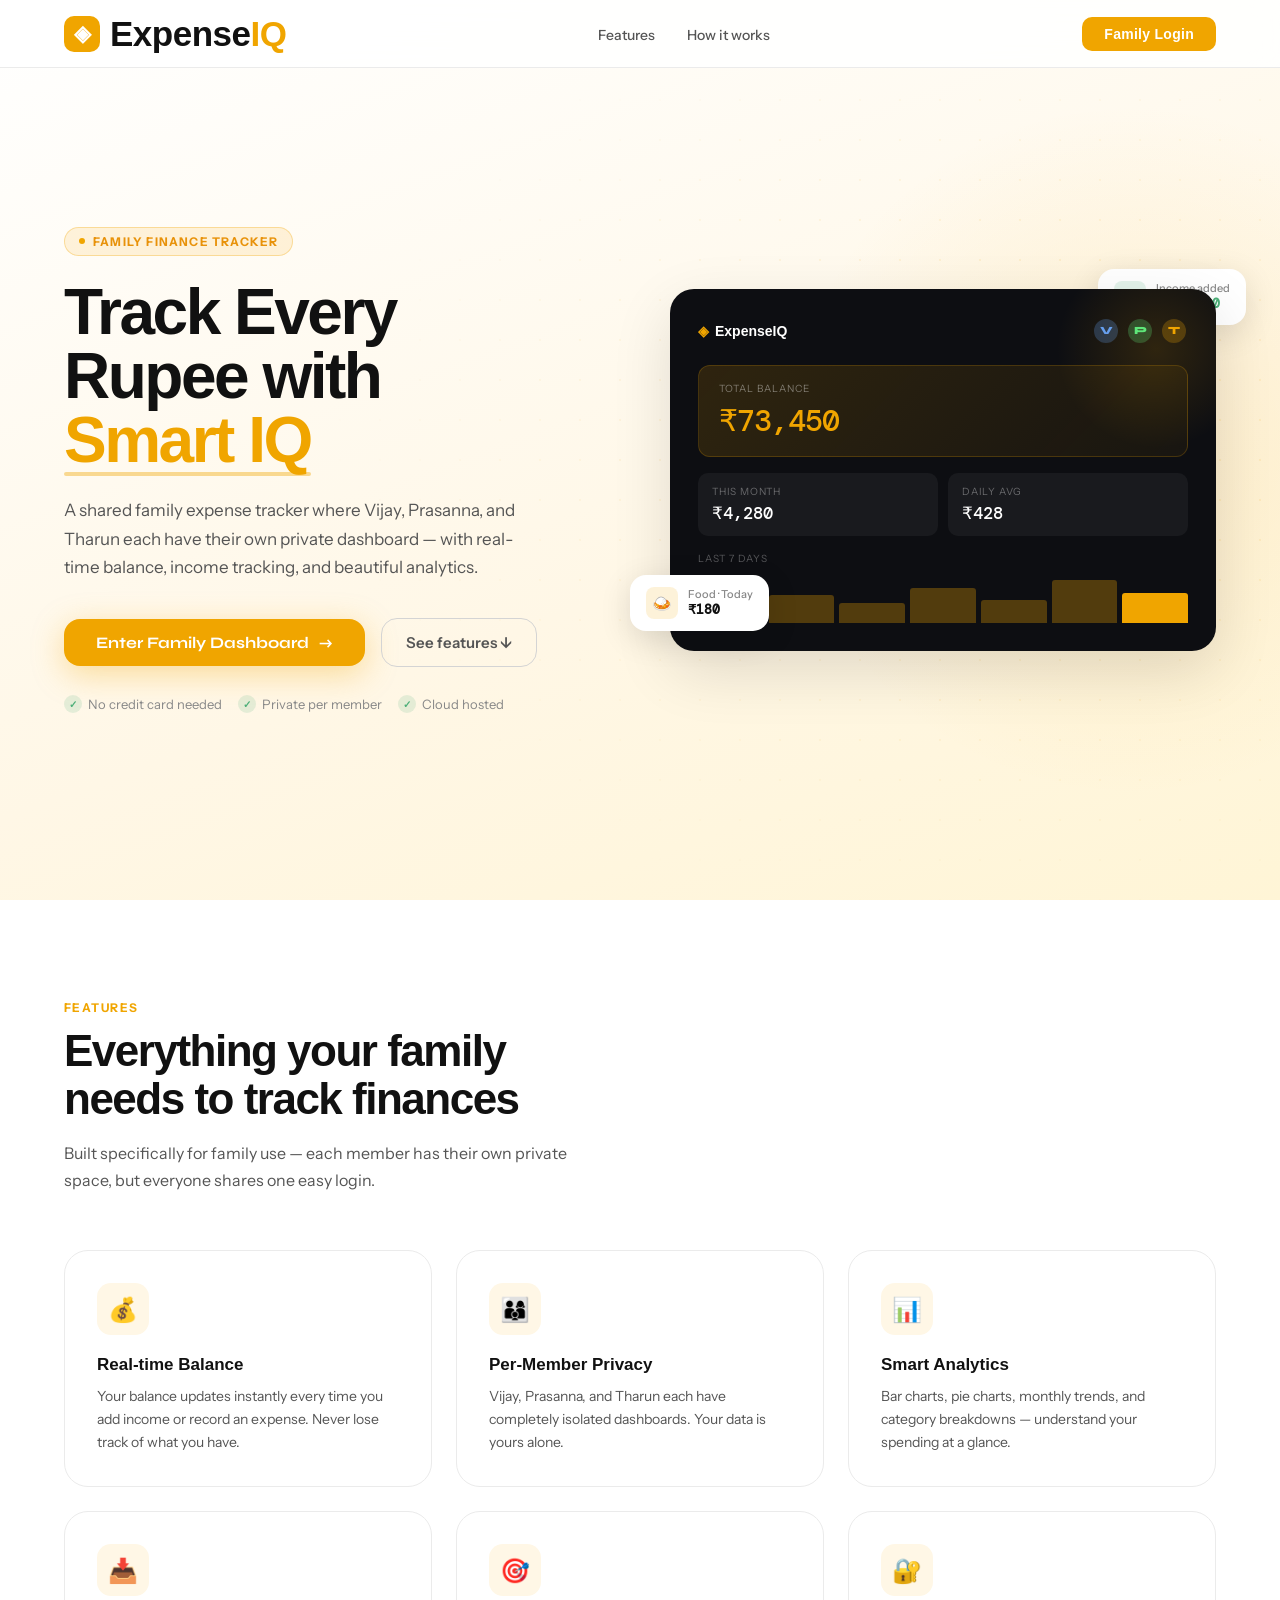
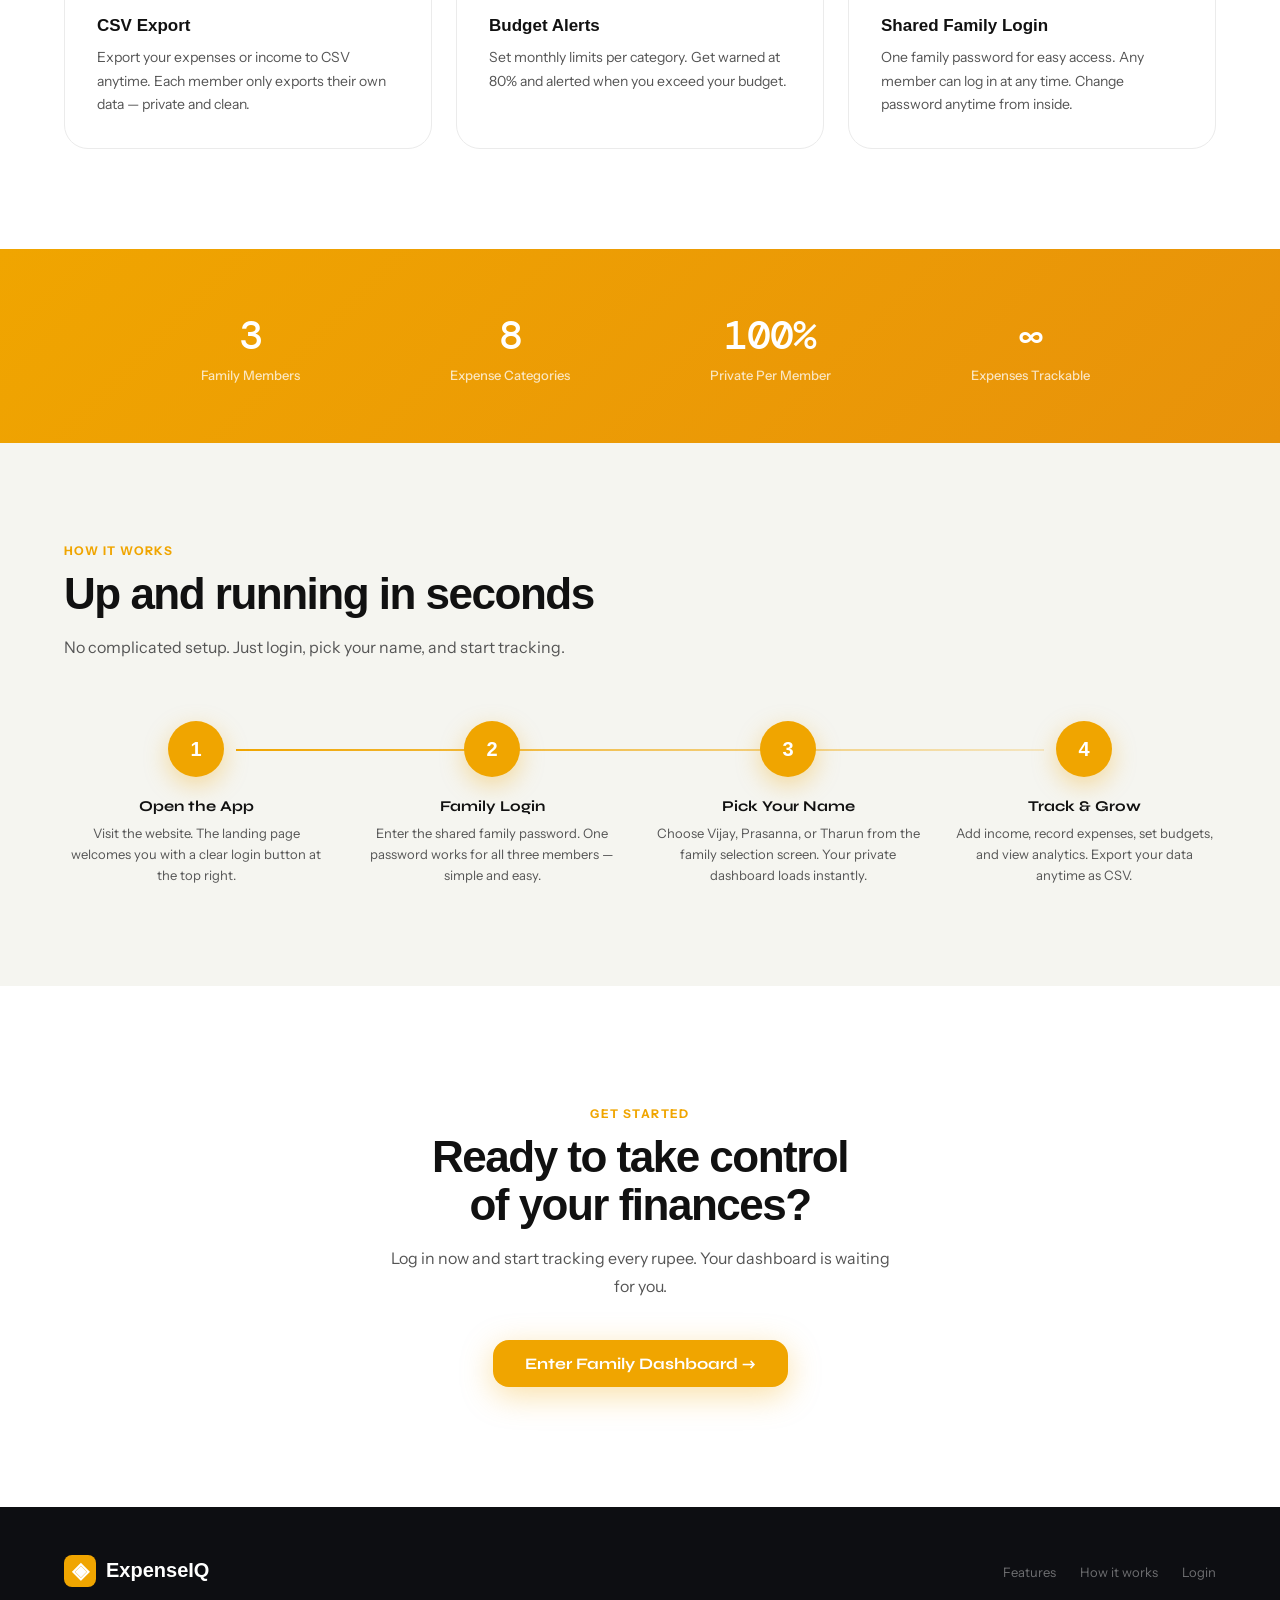
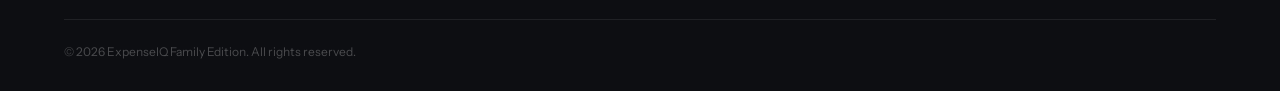
==== commit a2ae5104: "Update landing.html" ====
--- a/templates/landing.html
+++ b/templates/landing.html
@@ -77,15 +77,15 @@
       background: var(--orange);
       border-radius: 10px;
       display: flex; align-items: center; justify-content: center;
-      font-size: 18px;
+      font-size: 22px;
       color: #fff;
       font-weight: 800;
-      font-family: 'Syne', sans-serif;
+      font-family: 'Manrope', sans-serif;
     }
 
     .nav-logo-text {
-      font-family: 'Syne', sans-serif;
-      font-size: 20px;
+      font-family: 'Manrope', sans-serif;
+      font-size: 35px;
       font-weight: 800;
       letter-spacing: -0.5px;
       color: var(--text);
@@ -123,7 +123,7 @@
       gap: 8px;
       background: var(--orange);
       color: #fff;
-      font-family: 'Syne', sans-serif;
+      font-family: 'Manrope', sans-serif;
       font-size: 14px;
       font-weight: 700;
       padding: 9px 22px;
@@ -249,7 +249,7 @@
     }
 
     .hero-title {
-      font-family: 'Syne', sans-serif;
+      font-family: 'Poppins', sans-serif;
       font-size: clamp(40px, 5vw, 68px);
       font-weight: 800;
       letter-spacing: -2.5px;
@@ -414,7 +414,7 @@
     }
 
     .hc-logo {
-      font-family: 'Syne', sans-serif;
+      font-family: 'Manrope', sans-serif;
       font-size: 14px;
       font-weight: 800;
       color: #fff;
@@ -577,8 +577,8 @@
     }
 
     .section-title {
-      font-family: 'Syne', sans-serif;
-      font-size: clamp(28px, 3.5vw, 44px);
+      font-family: 'Manrope', sans-serif;
+      font-size: clamp(38px, 3.5vw, 44px);
       font-weight: 800;
       letter-spacing: -1.5px;
       color: var(--text);
@@ -640,7 +640,7 @@
     }
 
     .feature-title {
-      font-family: 'Syne', sans-serif;
+      font-family: 'Georgia', sans-serif;
       font-size: 17px;
       font-weight: 700;
       color: var(--text);
@@ -656,6 +656,7 @@
     /* ────────────────────────────────────
        MEMBERS SECTION (dark bg)
     ──────────────────────────────────── */
+    /*
     .members-section {
       padding: 100px 5%;
       background: var(--dark);
@@ -748,7 +749,7 @@
     .badge-vijay    { background: rgba(92,158,255,0.15); color: #5c9eff; }
     .badge-prasanna { background: rgba(76,239,136,0.15); color: #4cef88; }
     .badge-tharun   { background: rgba(240,165,0,0.15);  color: #f0a500; }
-
+      */
     /* ────────────────────────────────────
        STEPS / HOW IT WORKS
     ──────────────────────────────────── */
@@ -785,7 +786,7 @@
       border-radius: 50%;
       background: var(--orange);
       color: #fff;
-      font-family: 'Syne', sans-serif;
+      font-family: 'IBM Plex Sans ', sans-serif;
       font-size: 20px;
       font-weight: 800;
       display: flex; align-items: center; justify-content: center;
@@ -905,14 +906,14 @@
       border-radius: 8px;
       display: flex; align-items: center; justify-content: center;
       font-family: 'Syne', sans-serif;
-      font-size: 16px;
+      font-size: 22px;
       font-weight: 800;
       color: #fff;
     }
 
     .footer-logo-text {
-      font-family: 'Syne', sans-serif;
-      font-size: 16px;
+      font-family: 'Manrope', sans-serif;
+      font-size: 20px;
       font-weight: 800;
       color: #fff;
     }
@@ -1003,7 +1004,7 @@
      NAVBAR
 ══════════════════════════════════════ -->
 <nav class="navbar" id="navbar">
-  <a href="/landing" class="nav-logo">
+  <a href="/" class="nav-logo">
     <div class="nav-logo-icon">◈</div>
     <span class="nav-logo-text">Expense<span>IQ</span></span>
   </a>
@@ -1011,7 +1012,9 @@
   <ul class="nav-links">
     <li><a href="#features">Features</a></li>
     <li><a href="#how-it-works">How it works</a></li>
-    <li><a href="#members">Family</a></li>
+
+    <!-- <li><a href="#members">Family</a></li> -->
+
   </ul>
 
   <div class="nav-actions">
@@ -1024,8 +1027,8 @@
     -->
 
     <!-- Family login button — opens the family password page -->
-    <a href="/" class="btn-nav-login">
-      🔐 Family Login
+    <a href="/login" class="btn-nav-login">
+       Family Login
     </a>
   </div>
 
@@ -1058,8 +1061,8 @@
       </p>
 
       <div class="hero-actions">
-        <a href="/" class="btn-hero-primary">
-          🔐 Enter Family Dashboard
+        <a href="/login" class="btn-hero-primary">
+           Enter Family Dashboard
           <span>→</span>
         </a>
         <a href="#features" class="btn-hero-secondary">
@@ -1226,6 +1229,7 @@
 <!-- ══════════════════════════════════════
      MEMBERS SECTION
 ══════════════════════════════════════ -->
+<!--
 <section class="members-section" id="members">
   <div class="section-inner">
     <div class="section-label fade-up" style="color:rgba(240,165,0,0.7)">Family Members</div>
@@ -1254,7 +1258,7 @@
     </div>
   </div>
 </section>
-
+-->
 <!-- ══════════════════════════════════════
      HOW IT WORKS
 ══════════════════════════════════════ -->
@@ -1300,8 +1304,8 @@
       Log in now and start tracking every rupee. Your dashboard is waiting for you.
     </p>
     <div class="cta-buttons fade-up">
-      <a href="/" class="btn-hero-primary">
-        🔐 Enter Family Dashboard →
+      <a href="/login" class="btn-hero-primary">
+         Enter Family Dashboard →
       </a>
     </div>
 
@@ -1320,20 +1324,24 @@
 ══════════════════════════════════════ -->
 <footer class="footer">
   <div class="footer-inner">
-    <a href="/landing" class="footer-logo">
+    <a href="/" class="footer-logo">
       <div class="footer-logo-icon">◈</div>
       <span class="footer-logo-text">ExpenseIQ</span>
     </a>
     <ul class="footer-links">
       <li><a href="#features">Features</a></li>
       <li><a href="#how-it-works">How it works</a></li>
-      <li><a href="#members">Members</a></li>
-      <li><a href="/">Login</a></li>
+      
+      <!-- <li><a href="#members">Members</a></li> -->
+      
+      <li><a href="/login">Login</a></li>
     </ul>
   </div>
   <div class="footer-bottom">
     <div class="footer-copy">© 2026 ExpenseIQ Family Edition. All rights reserved.</div>
+    <!--
     <div class="footer-tech">Built with <span>Flask + MySQL + Railway + Render</span></div>
+    -->
   </div>
 </footer>
 
